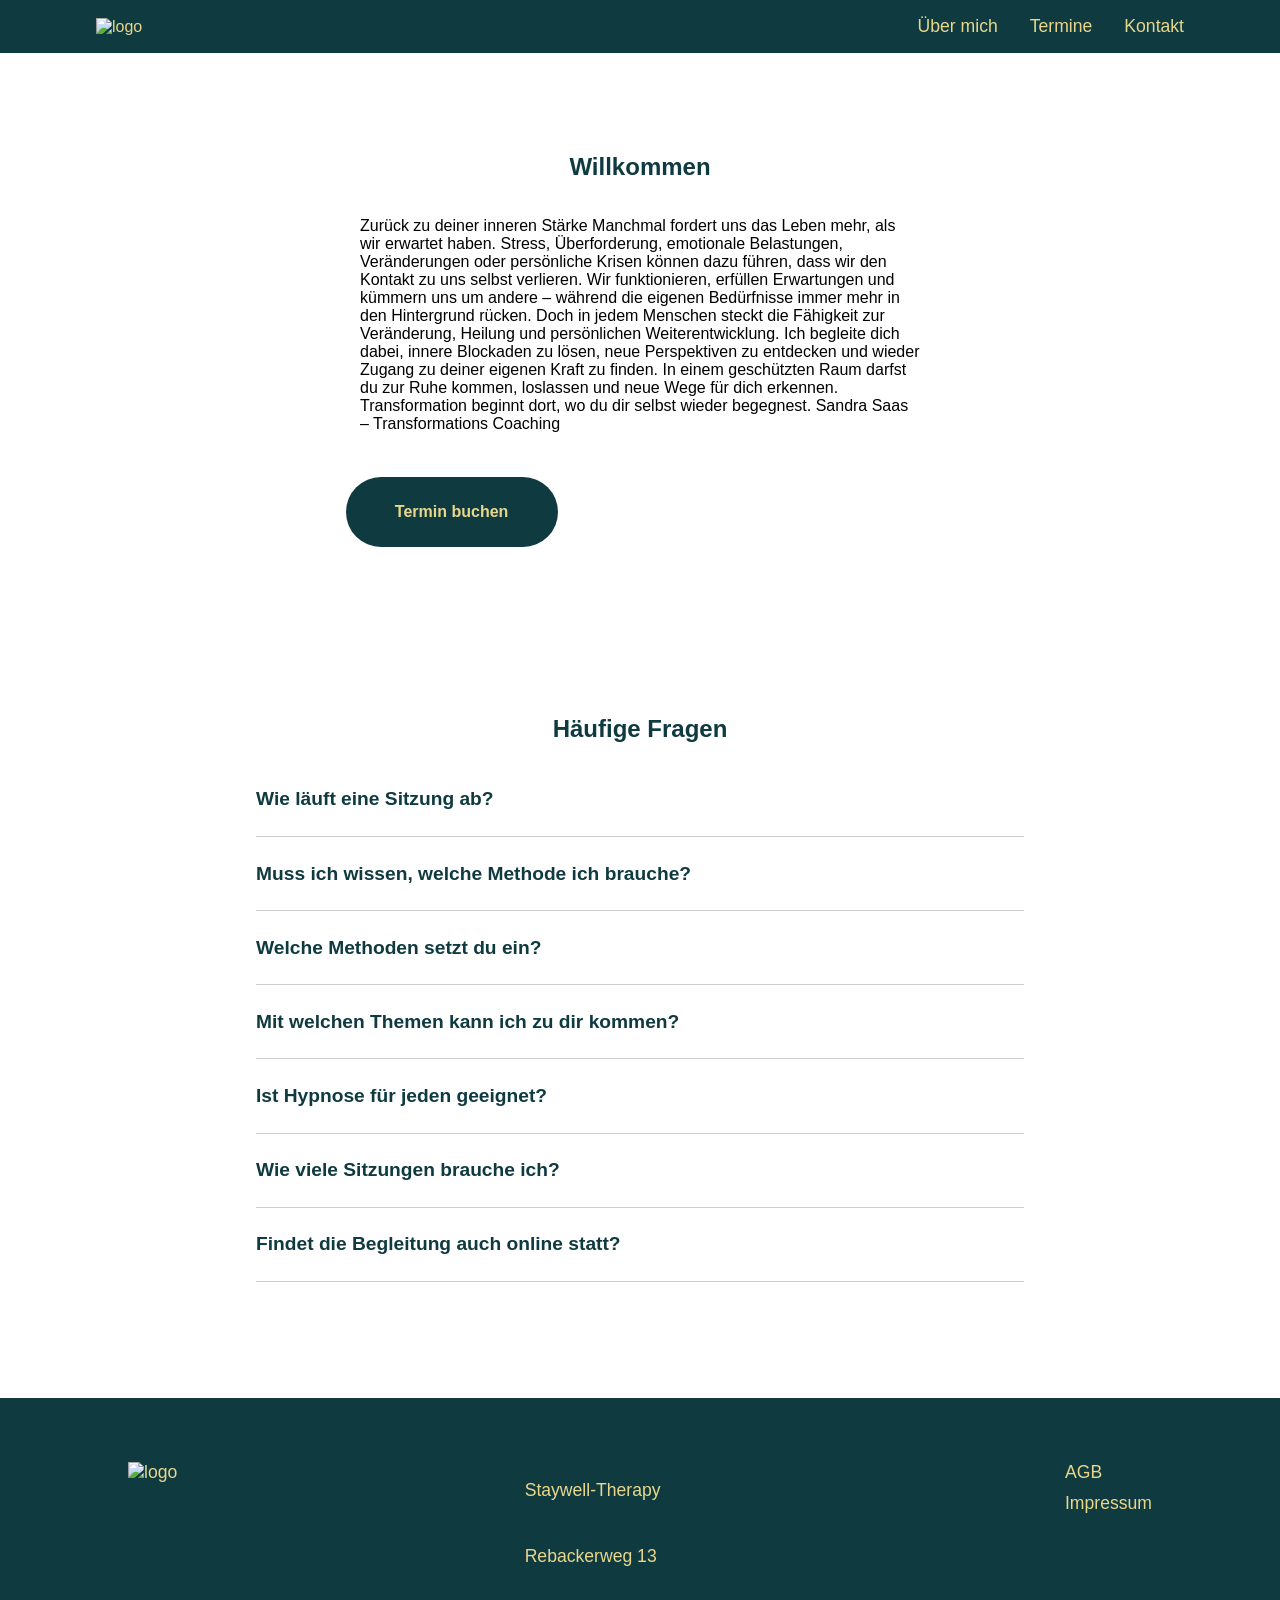
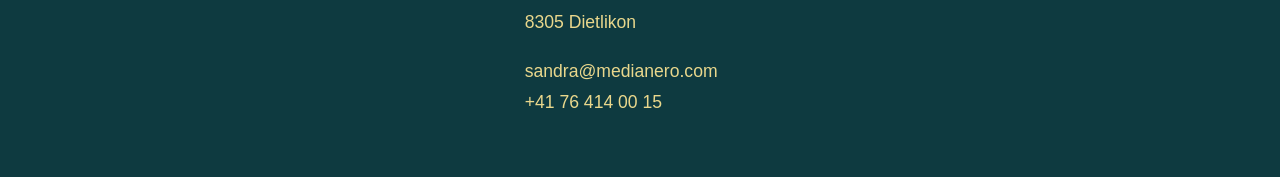
==== index.html @ e80bcfcc "Add files via upload" ====
<!DOCTYPE html>
<html lang="en">

<head>
    <link rel="stylesheet" href="style.css">
    <meta charset="UTF-8">
    <meta name="viewport" content="width=device-width, initial-scale=1.0">
    <title>Startseite</title>
    <link rel="icon" type="image/png" href="Images/favcon.png">

</head>

<body>
    <header>
        <section class="header-links">

            <!-- Logo bleibt IMMER sichtbar -->
            <section class="logo">
                <a href="index.html">
                    <img src="Images/logo.png" alt="logo">
                </a>
            </section>

            <!-- Desktop Navigation (nur Laptop) -->
            <nav class="desktop-nav">
                <a href="uebermich.html">Über mich</a>
                <a href="termine.html">Termine</a>
                <a href="kontakt.html">Kontakt</a>
            </nav>

            <!-- Hamburger (nur Mobile/Tablet) -->
            <div class="hamburger">
                <span></span>
                <span></span>
                <span></span>
            </div>

        </section>

        <!-- Mobile Navigation (nur Mobile/Tablet) -->
        <nav class="mobile-nav">
            <a href="uebermich.html">Über mich</a>
            <a href="termine.html">Termine</a>
            <a href="kontakt.html">Kontakt</a>
        </nav>
    </header>


    <section class="einleitung">
        <h1 class="einleitung-titel">Willkommen</h1>


        <p>Zurück zu deiner inneren Stärke

            Manchmal fordert uns das Leben mehr, als wir erwartet haben.

            Stress, Überforderung, emotionale Belastungen, Veränderungen oder persönliche Krisen können dazu führen,
            dass wir den Kontakt zu uns selbst verlieren. Wir funktionieren, erfüllen Erwartungen und kümmern uns um
            andere – während die eigenen Bedürfnisse immer mehr in den Hintergrund rücken.

            Doch in jedem Menschen steckt die Fähigkeit zur Veränderung, Heilung und persönlichen Weiterentwicklung.

            Ich begleite dich dabei, innere Blockaden zu lösen, neue Perspektiven zu entdecken und wieder Zugang zu
            deiner eigenen Kraft zu finden.

            In einem geschützten Raum darfst du zur Ruhe kommen, loslassen und neue Wege für dich erkennen.

            Transformation beginnt dort, wo du dir selbst wieder begegnest.

            Sandra Saas – Transformations Coaching
        </p>
    </section>

    <div class="termine-button">
        <a href="termine.html">
            <strong>
                <p>Termin buchen</p>
            </strong>
        </a>
    </div>
    <section class="qa-section">
        <h2>Häufige Fragen</h2>

        <div class="qa-item">
            <button class="qa-question">Wie läuft eine Sitzung ab?</button>
            <div class="qa-answer">
                <p>Jede Begleitung beginnt mit einem persönlichen Gespräch. Gemeinsam schauen wir dein Anliegen, deine
                    Ziele und deine aktuelle Situation an. Jede Sitzung wird individuell auf dich abgestimmt.</p>
            </div>
        </div>

        <div class="qa-item">
            <button class="qa-question">Muss ich wissen, welche Methode ich brauche?</button>
            <div class="qa-answer">
                <p>Nein. Gemeinsam finden wir im Vorgespräch heraus, welche Form der Begleitung dich am besten
                    unterstützt.</p>
            </div>
        </div>

        <div class="qa-item">
            <button class="qa-question">Welche Methoden setzt du ein?</button>
            <div class="qa-answer">
                <p>Je nach Anliegen können Coaching, Hypnose, Körperarbeit, Entspannungs- und Achtsamkeitsmethoden Teil
                    des
                    Prozesses sein. Im Mittelpunkt steht immer der Mensch – nicht die Methode.</p>
            </div>
        </div>

        <div class="qa-item">
            <button class="qa-question">Mit welchen Themen kann ich zu dir kommen?</button>
            <div class="qa-answer">
                <p>Ich begleite Menschen u. a. bei Stress, Erschöpfung, Selbstzweifeln, emotionalen Belastungen,
                    Veränderungsprozessen und dem Wunsch nach persönlicher Entwicklung.</p>
            </div>
        </div>

        <div class="qa-item">
            <button class="qa-question">Ist Hypnose für jeden geeignet?</button>
            <div class="qa-answer">
                <p>Die meisten Menschen können Hypnose erleben. Es handelt sich um einen Zustand tiefer Entspannung und
                    fokussierter Aufmerksamkeit – du behältst jederzeit die Kontrolle.</p>
            </div>
        </div>

        <div class="qa-item">
            <button class="qa-question">Wie viele Sitzungen brauche ich?</button>
            <div class="qa-answer">
                <p>Das hängt von deinem Anliegen ab. Manche Themen verändern sich schnell, andere benötigen etwas mehr
                    Zeit.</p>
            </div>
        </div>

        <div class="qa-item">
            <button class="qa-question">Findet die Begleitung auch online statt?</button>
            <div class="qa-answer">
                <p>Ja, Sitzungen sind sowohl vor Ort als auch online möglich.</p>
            </div>
        </div>

    </section>



    <footer>
    <section class="footer-links">

        <!-- Logo links -->
        <div class="footer-col footer-left">
            <a href="index.html">
                <img src="Images/logo.png" alt="logo" class="footer-logo">
            </a>
        </div>

        <!-- Kontakt Mitte -->
        <div class="footer-col footer-center">
            <p>Staywell-Therapy</p>
            <p>Rebackerweg 13</p>
            <p>8305 Dietlikon</p>

            <a href="mailto:sandra@medianero.com">sandra@medianero.com</a>
            <a href="tel:+41764140015">+41 76 414 00 15</a>
        </div>

        <!-- Rechts -->
        <div class="footer-col footer-right">
            <a href="agb.html">AGB</a>
            <a href="impressum.html">Impressum</a>
        </div>

    </section>
</footer>

    <script>
        const questions = document.querySelectorAll('.qa-question');

        questions.forEach(q => {
            q.addEventListener('click', () => {
                const answer = q.nextElementSibling;
                answer.classList.toggle('open');
            });
        });

    </script>

    <script>
        const hamburger = document.querySelector('.hamburger');
        const mobileNav = document.querySelector('.mobile-nav');

        hamburger.addEventListener('click', () => {
            mobileNav.classList.toggle('active');
        });
    </script>

</body>

</html>
---- style.css ----
header {
    background-color:#0E3A40;
   padding: 1em;
    
}

.logo img {
    width: 120px;
    height: auto;
}


/* Fade-In Animation beim Laden */
body {
    opacity: 0;
    animation: fadeIn 1s ease forwards;
     margin: 0;
  padding: 0;
}

@keyframes fadeIn {
    from { opacity: 0; }
    to { opacity: 1; }
}

.kontakt-map iframe {
    box-shadow: 0 0 25px rgba(0,0,0,0.15);
}
.kontakt-map a:hover {
    opacity: 1 !important;
}

a {
    font-family: Arial, Helvetica, sans-serif;
    text-decoration: none;
    color: #e9d78c;
}
/* HEADER */
header {
    background-color: #0E3A40;
    padding: 1em 0;
}

/* Header-Container */
.header-links {
    display: flex;
    justify-content: space-between;
    align-items: center;
    width: 85%;
    margin: 0 auto;
}

/* Logo */
header .logo img {
    width: 180px;
    height: auto;
}

/* Desktop Navigation */
.desktop-nav {
    display: flex;
    gap: 2em;
}

.desktop-nav a {
    font-size: 1.1em;
}

/* Hamburger Menü */
.hamburger {
    display: none;
    flex-direction: column;
    cursor: pointer;
    gap: 5px;
}

.hamburger span {
    width: 30px;
    height: 3px;
    background-color: #e9d78c;
}

/* Mobile Navigation */
.mobile-nav {
    display: none;
    flex-direction: column;
    background-color: #0E3A40;
    padding: 1em;
    text-align: center;
}

.mobile-nav a {
    padding: 10px 0;
    font-size: 1.2em;
}

/* ---------------------- */
/* RESPONSIVE HEADER */
/* ---------------------- */
@media (max-width: 900px) {

    /* Logo kleiner auf Mobile */
    header .logo img {
        width: 140px;
    }

    /* Desktop Navigation ausblenden */
    .desktop-nav {
        display: none;
    }

    /* Hamburger sichtbar */
    .hamburger {
        display: flex;
    }

    /* Mobile Navigation sichtbar wenn aktiv */
    .mobile-nav.active {
        display: flex;
    }
}



footer {
    background-color: #0E3A40;
    padding: 4em 0;
}

/* 3-Spalten Layout */
.footer-links {
    display: flex;
    justify-content: space-between;
    align-items: flex-start;
    width: 80%;
    margin: 0 auto;
    gap: 60px;
}

/* Jede Spalte */
.footer-col {
    display: flex;
    flex-direction: column;
    gap: 10px;
}

/* Logo */
.footer-logo {
    width: 180px;
    height: auto;
}

/* Textfarbe */
.footer-col p,
.footer-col a {
    color: #e9d78c;
    text-decoration: none;
    font-size: 1.1em;
}

.footer-col a:hover {
    opacity: 0.7;
}

/* ---------------------- */
/* RESPONSIVE (Mobile) */
/* ---------------------- */
@media (max-width: 900px) {

    .footer-links {
        flex-direction: column;
        align-items: center;
        text-align: center;
        gap: 2.5em;
        width: 100%;
    }

    .footer-logo {
        width: 150px;
    }
}



.footer-info p {
    color: #e9d78c;
}


* {
    font-family: Arial, Helvetica, sans-serif;
}

.einleitung  {
    display: flex;
    justify-content: center;
    align-items: center;
    flex-direction: column;
padding: 5em;
padding-bottom: 10%;




}
.einleitung p {
    display: flex;
    align-items: center;
    height: auto;
    width: 50%;

}
.einleitung-titel {
    color: #0E3A40;
}

a:hover {
    color: white;
}

.termine-button {
    position: relative;;
    background-color: #0E3A40;
    border-radius: 35px;
    width: 15%;
    padding: 10px;
    bottom: 100px;
    left: 27%;
   


  
}
.termine-button p {
    display: flex;
justify-content: center;

}

.uebermich {
     display: flex;
    justify-content: center;
    flex-direction: row;
padding: 5em;
padding-bottom: 20%;
gap: 40px;
}

.uebermich p {
    display: flex;
    align-items: center;
    height: auto;
    width: 50%;
    position: relative;
    bottom: 170px;
  
}


.termine-button:hover {
    background-color: #e9d78c;
    color: white;
}
.termine-button:hover a {
  
    color: white;
}

/* über mich bild*/
.uebermich img {
height: auto;
width: 40%;
border-radius: 30px;
}

.uebermich-titel {
    display: flex;
    justify-content: center;
    position: relative;
  padding-top: 100px;
  color: #0E3A40;
}

/* Globaler Hover-Fade für alle klickbaren Elemente */
a, button, .qa-question, .desktop-nav a, .mobile-nav a, .termine-button {
    transition: opacity 0.3s ease;
}

a:hover,
button:hover,
.qa-question:hover,
.desktop-nav a:hover,
.mobile-nav a:hover,
.termine-button:hover {
    opacity: 0.6;
}



/* Q&A Section */
.qa-section {
    width: 60%;
    margin: 0 auto;
    padding: 3em 0;
    padding-bottom: 100px;
}

.qa-section h2 {
    text-align: center;
    margin-bottom: 1.5em;
    color: #0E3A40;
}

.qa-item {
    margin-bottom: 1em;
    border-bottom: 1px solid #ccc;
    padding-bottom: 1em;
}

.qa-question {
    width: 100%;
    background: none;
    border: none;
    text-align: left;
    font-size: 1.2em;
    padding: 0.5em 0;
    cursor: pointer;
    color: #0E3A40;
    font-weight: bold;
    transition: color 0.3s ease;
}

.qa-question:hover {
    color: #e9d78c;
}

.qa-answer {
    max-height: 0;
    overflow: hidden;
    transition: max-height 0.4s ease, opacity 0.3s ease;
    opacity: 0;
}

.qa-answer.open {
    max-height: 200px;
    opacity: 1;
}


/* Terminseite */
.termine-titel {
    text-align: center;
    padding-top: 120px;
    padding-bottom: 40px;
    color: #0E3A40;
}

.termine-container {
    display: flex;
    justify-content: center;
    gap: 40px;
    padding: 3em 2em 8em 2em;
    padding-bottom: 200px;
}

.termin-box {
    background-color: #0E3A40;
    padding: 2em;
    border-radius: 25px;
    width: 250px;
    text-align: center;
    color: #e9d78c;
    transition: opacity 0.3s ease;
}

.termin-box h2 {
    margin-bottom: 10px;
}

.termin-btn {
    display: inline-block;
    margin-top: 15px;
    padding: 10px 20px;
    background-color: #e9d78c;
    color: #0E3A40;
    border-radius: 20px;
    transition: opacity 0.3s ease;
}

/* Kontaktseite */
.kontakt-titel {
    text-align: center;
    padding-top: 120px;
    padding-bottom: 40px;
    color: #0E3A40;
}

.kontakt-container {
    display: flex;
    justify-content: center;
    gap: 60px;
    padding: 3em 2em 8em 2em;
}

.kontakt-info {
    width: 30%;
    color: #0E3A40;
    font-size: 1.1em;
    line-height: 1.6em;
}

.kontakt-formular {
    width: 35%;
    display: flex;
    flex-direction: column;
    gap: 15px;
}

.kontakt-formular input,
.kontakt-formular textarea {
    padding: 12px;
    border-radius: 10px;
    border: 2px solid #0E3A40;
    font-size: 1em;
}

.kontakt-formular textarea {
    height: 150px;
    resize: none;
}

.kontakt-btn {
    background-color: #0E3A40;
    color: #e9d78c;
    padding: 12px;
    border-radius: 20px;
    border: none;
    cursor: pointer;
    transition: opacity 0.3s ease;
}
/* Kontakt – Google Maps */
.kontakt-map {
    width: 60%;
    margin: 0 auto;
    padding-bottom: 100px;
}



/* Danke-Seite */
.danke-container {
    text-align: center;
    padding-top: 150px;
    padding-bottom: 150px;
    color: #0E3A40;
}

.danke-container h1 {
    font-size: 2.5em;
    margin-bottom: 20px;
}

.danke-container p {
    font-size: 1.2em;
    margin-bottom: 10px;
}

.danke-btn {
    display: inline-block;
    margin-top: 30px;
    padding: 12px 25px;
    background-color: #0E3A40;
    color: #e9d78c;
    border-radius: 25px;
    transition: opacity 0.3s ease;
}


/* 404 Seite */
.error-container {
    text-align: center;
    padding-top: 150px;
    padding-bottom: 150px;
    color: #0E3A40;
}

.error-container h1 {
    font-size: 5em;
    margin-bottom: 10px;
}

.error-container p {
    font-size: 1.3em;
    margin-bottom: 20px;
}

.error-btn {
    display: inline-block;
    padding: 12px 25px;
    background-color: #0E3A40;
    color: #e9d78c;
    border-radius: 25px;
    transition: opacity 0.3s ease;
}



/* AGB & Impressum */
.agb-container,
.impressum-container {
    padding-top: 150px;
    padding-bottom: 150px;
    width: 70%;
    margin: 0 auto;
    color: #0E3A40;
}

.agb-container h1,
.impressum-container h1 {
    text-align: center;
    margin-bottom: 40px;
}

.agb-container h2,
.impressum-container h2 {
    margin-top: 30px;
    margin-bottom: 10px;
}

/* Schönes, modernes Anmeldeformular */
.anmeldung-titel {
    text-align: center;
    padding-top: 140px;
    padding-bottom: 20px;
    color: #0E3A40;
}

.anmeldung-sub {
    margin-top: -10px;
    font-size: 1.1em;
    color: #0E3A40;
    opacity: 0.8;
}

.anmeldung-container {
    display: flex;
    justify-content: center;
    padding: 2em 2em 6em 2em;
}

.anmeldung-formular {
    width: 40%;
    background: #ffffff;
    padding: 2.5em;
    border-radius: 25px;
    border: 2px solid #0E3A40;
    display: flex;
    flex-direction: column;
    gap: 18px;
    box-shadow: 0 0 20px rgba(0,0,0,0.05);
}

.anmeldung-formular input {
    padding: 12px;
    border-radius: 12px;
    border: 2px solid #0E3A40;
    font-size: 1em;
}

.anmeldung-btn {
    background-color: #0E3A40;
    color: #e9d78c;
    padding: 14px;
    border-radius: 25px;
    border: none;
    cursor: pointer;
    transition: 0.3s ease;
    font-size: 1.1em;
}

.anmeldung-btn:hover {
    opacity: 0.7;
}

/* ⭐ 404 – viele schwebende Bälle ⭐ */
.error-ball {
    position: absolute;
    width: 40px;
    height: 40px;
    background: #e9d78c;
    border-radius: 50%;
    opacity: 0.25;
    animation: floatBall 6s infinite ease-in-out;
}

.ball1 { top: 20%; left: 10%; animation-duration: 5s; }
.ball2 { top: 40%; left: 80%; animation-duration: 7s; }
.ball3 { top: 70%; left: 20%; animation-duration: 6s; }
.ball4 { top: 30%; left: 50%; animation-duration: 8s; }
.ball5 { top: 60%; left: 70%; animation-duration: 4s; }
.ball6 { top: 10%; left: 60%; animation-duration: 9s; }
.ball7 { top: 80%; left: 30%; animation-duration: 5.5s; }

@keyframes floatBall {
    0% { transform: translateY(0px) scale(1); }
    50% { transform: translateY(-25px) scale(1.1); }
    100% { transform: translateY(0px) scale(1); }
}

/* ⭐ Planet ⭐ */
.error-planet {
    width: 200px;
    height: 200px;
    background: radial-gradient(circle, #e9d78c 0%, #0E3A40 70%);
    border-radius: 50%;
    position: absolute;
    top: 15%;
    left: -90px;
    opacity: 0.3;
    animation: floatPlanet 6s ease-in-out infinite;
}

@keyframes floatPlanet {
    0% { transform: translateY(0px); }
    50% { transform: translateY(25px); }
    100% { transform: translateY(0px); }
}

/* ⭐ Astronaut ⭐ */
.error-astronaut {
    width: 340px;
    height: 340px;
    background: url('Images/astronaut.png') no-repeat center/contain;
    position: absolute;
    bottom: 10%;
    right: -70px;
    opacity: 0.4;
    animation: floatAstronaut 5s ease-in-out infinite;
}

@keyframes floatAstronaut {
    0% { transform: translateY(0px) rotate(0deg); }
    50% { transform: translateY(-20px) rotate(5deg); }
    100% { transform: translateY(0px) rotate(0deg); }
}

/* ⭐ Mobile Fix ⭐ */
@media (max-width: 900px) {
    .error-planet {
        width: 130px;
        height: 130px;
        left: -40px;
    }

    .error-astronaut {
         width: 340px;
    height: 340px;
        right: -30px;
    }

    .error-ball {
        width: 25px;
        height: 25px;
    }
}














/* ---------------------- */
/* RESPONSIVE BREAKPOINT */
/* ---------------------- */

@media (max-width: 900px) {

    /* Header Layout */
    .header-links {
        justify-content: space-between;
        padding: 0 1em;
    }

    /* Desktop-Navigation ausblenden auf Mobile/Tablet */
    .desktop-nav {
        display: none;
    }

    /* Hamburger sichtbar */
    .hamburger {
        display: flex;
    }

    /* Logo kleiner */
    .logo img {
        width: 35%;
    }

    /* Einleitung Text */
    .einleitung p {
        width: 90%;
    }

    /* Termin Button */
    .termine-button {
        width: 60%;
        left: 20%;
        bottom: 100px;
    }

    /* Footer */
    footer {
        height: auto;
        padding: 3em 0;
    }

    .footer-links {
        flex-direction: column;
        gap: 2em;
        top: 0;
    }

    .footer-info {
        right: 0;
        text-align: center;
    }

    /* Mobile-Navigation nur wenn aktiv sichtbar */
    .mobile-nav.active {
        display: flex;
    }

/* Über mich – Mobile Fix */
.uebermich {
    flex-direction: column;
    align-items: center;
    text-align: center;
    padding: 3em 1.5em;
    gap: 20px;
}


.uebermich img {
    width: 100%;
    max-width: 320px;
    height: auto;
    object-fit: cover;
    border-radius: 20px;
    display: block;
}


.uebermich p {
    width: 100%;
    margin-top: 10px;
    position: static;
}

/* Terminseite – Mobile */
.termine-container {
    flex-direction: column;
    align-items: center;
    gap: 20px;
}

.termin-box {
    width: 80%;
}

/* Kontaktseite – Mobile */
.kontakt-container {
    flex-direction: column;
    align-items: center;
    gap: 40px;
}

.kontakt-info,
.kontakt-formular {
    width: 90%;
}

.kontakt-titel {
    padding-top: 80px;
}
/* Kontakt – Google Maps Mobile */
.kontakt-map {
    width: 90%;
    padding-bottom: 60px;
}


/* Fix: Termin-Button auf Mobile */
.termine-button {
    bottom: 20px;
    left: 0;
    width: 70%;
    margin: 0 auto;
}

/* Danke-Seite – Mobile */
.danke-container {
    padding-top: 120px;
    padding-bottom: 120px;
}

.danke-container h1 {
    font-size: 2em;
}
/* 404 Seite – Mobile */
.error-container {
    padding-top: 120px;
    padding-bottom: 120px;
}

.error-container h1 {
    font-size: 3.5em;
}
/* AGB & Impressum – Mobile */
.agb-container,
.impressum-container {
    width: 90%;
    padding-top: 120px;
    padding-bottom: 120px;
}
 .anmeldung-formular {
        width: 90%;
        padding: 2em;
    }

    .anmeldung-titel {
        padding-top: 100px;
    }

}

/* Desktop: mobile-nav immer verstecken, auch wenn .active */
@media (min-width: 901px) {
    .mobile-nav {
        display: none !important;
    }
}
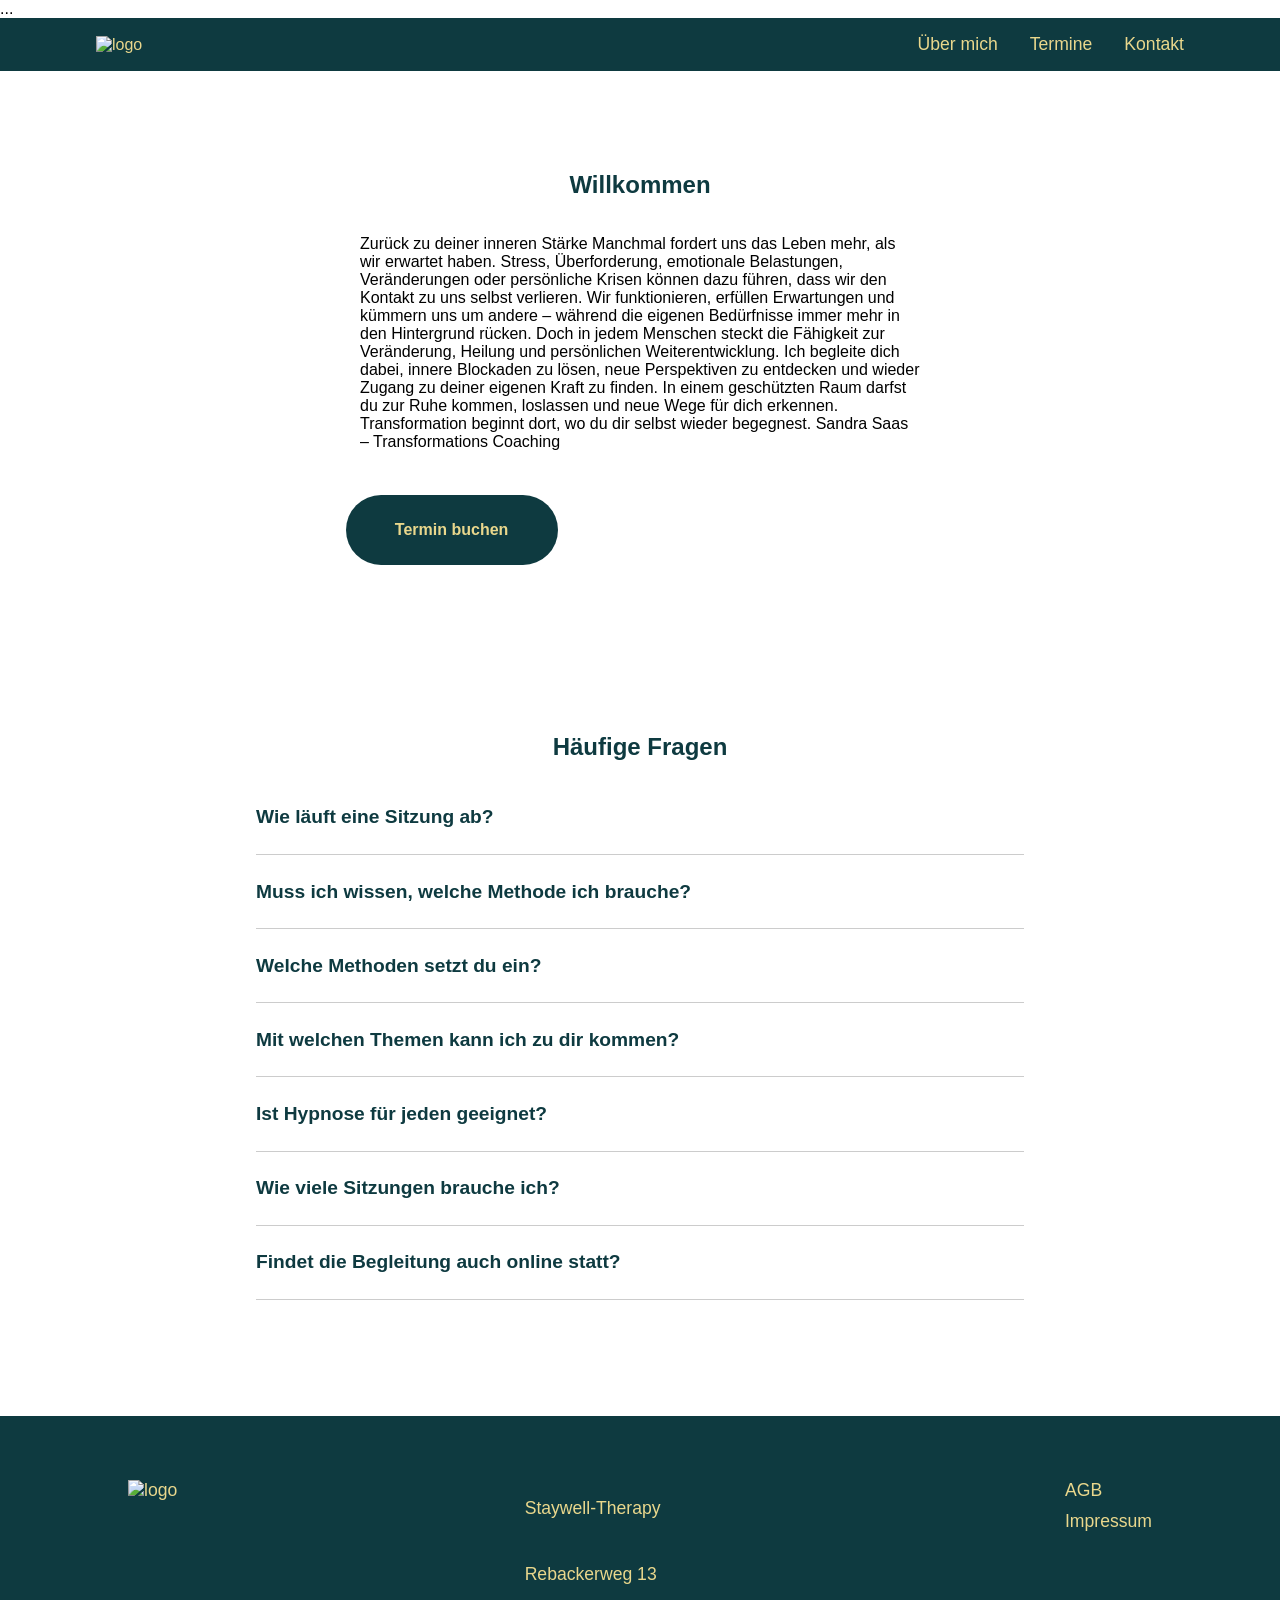
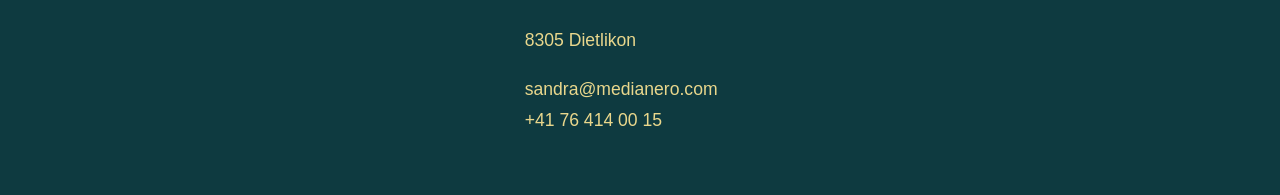
==== commit 933d772f: "Add files via upload" ====
--- a/index.html
+++ b/index.html
@@ -7,6 +7,15 @@
     <meta name="viewport" content="width=device-width, initial-scale=1.0">
     <title>Startseite</title>
     <link rel="icon" type="image/png" href="Images/favcon.png">
+    <head>
+    <meta name="google-site-verification" content="DEIN-CODE-HIER" />
+    <link rel="stylesheet" href="style.css">
+    ...
+</head>
+
+
+<meta name="description" content="Coaching, Hypnose und Transformation in Dietlikon. Sandra Saas begleitet dich bei Stress, Blockaden, Veränderung und persönlicher Entwicklung.">
+
 
 </head>
 
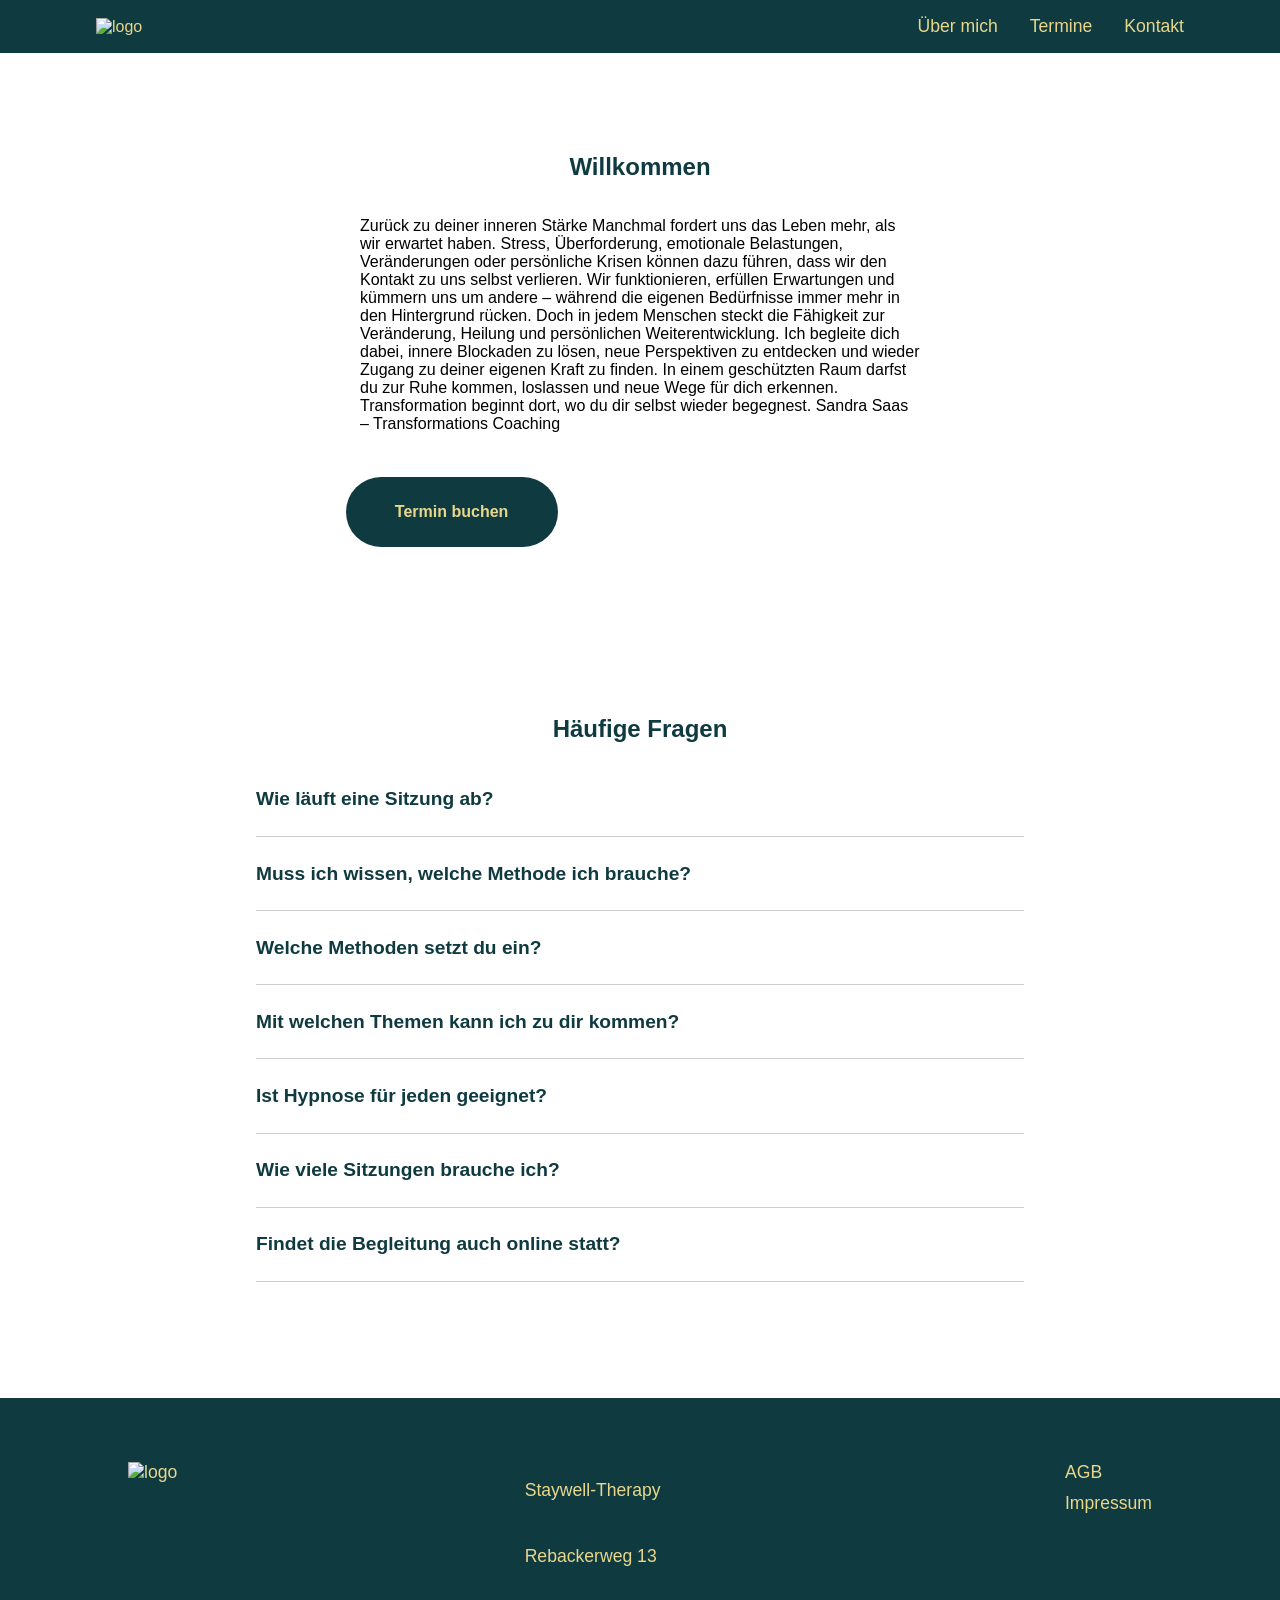
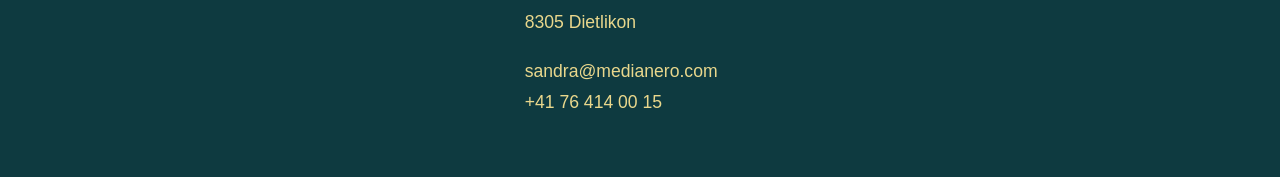
==== commit 42be5925: "Add files via upload" ====
--- a/index.html
+++ b/index.html
@@ -5,12 +5,12 @@
     <link rel="stylesheet" href="style.css">
     <meta charset="UTF-8">
     <meta name="viewport" content="width=device-width, initial-scale=1.0">
-    <title>Startseite</title>
+    <title>Termine</title>
     <link rel="icon" type="image/png" href="Images/favcon.png">
     <head>
-    <meta name="google-site-verification" content="DEIN-CODE-HIER" />
+   <meta name="google-site-verification" content="BHfTu6G3xGmKjQ0wACIjuaf4igzzvN_AqsMmZEchMMY" />
     <link rel="stylesheet" href="style.css">
-    ...
+
 </head>
 
 
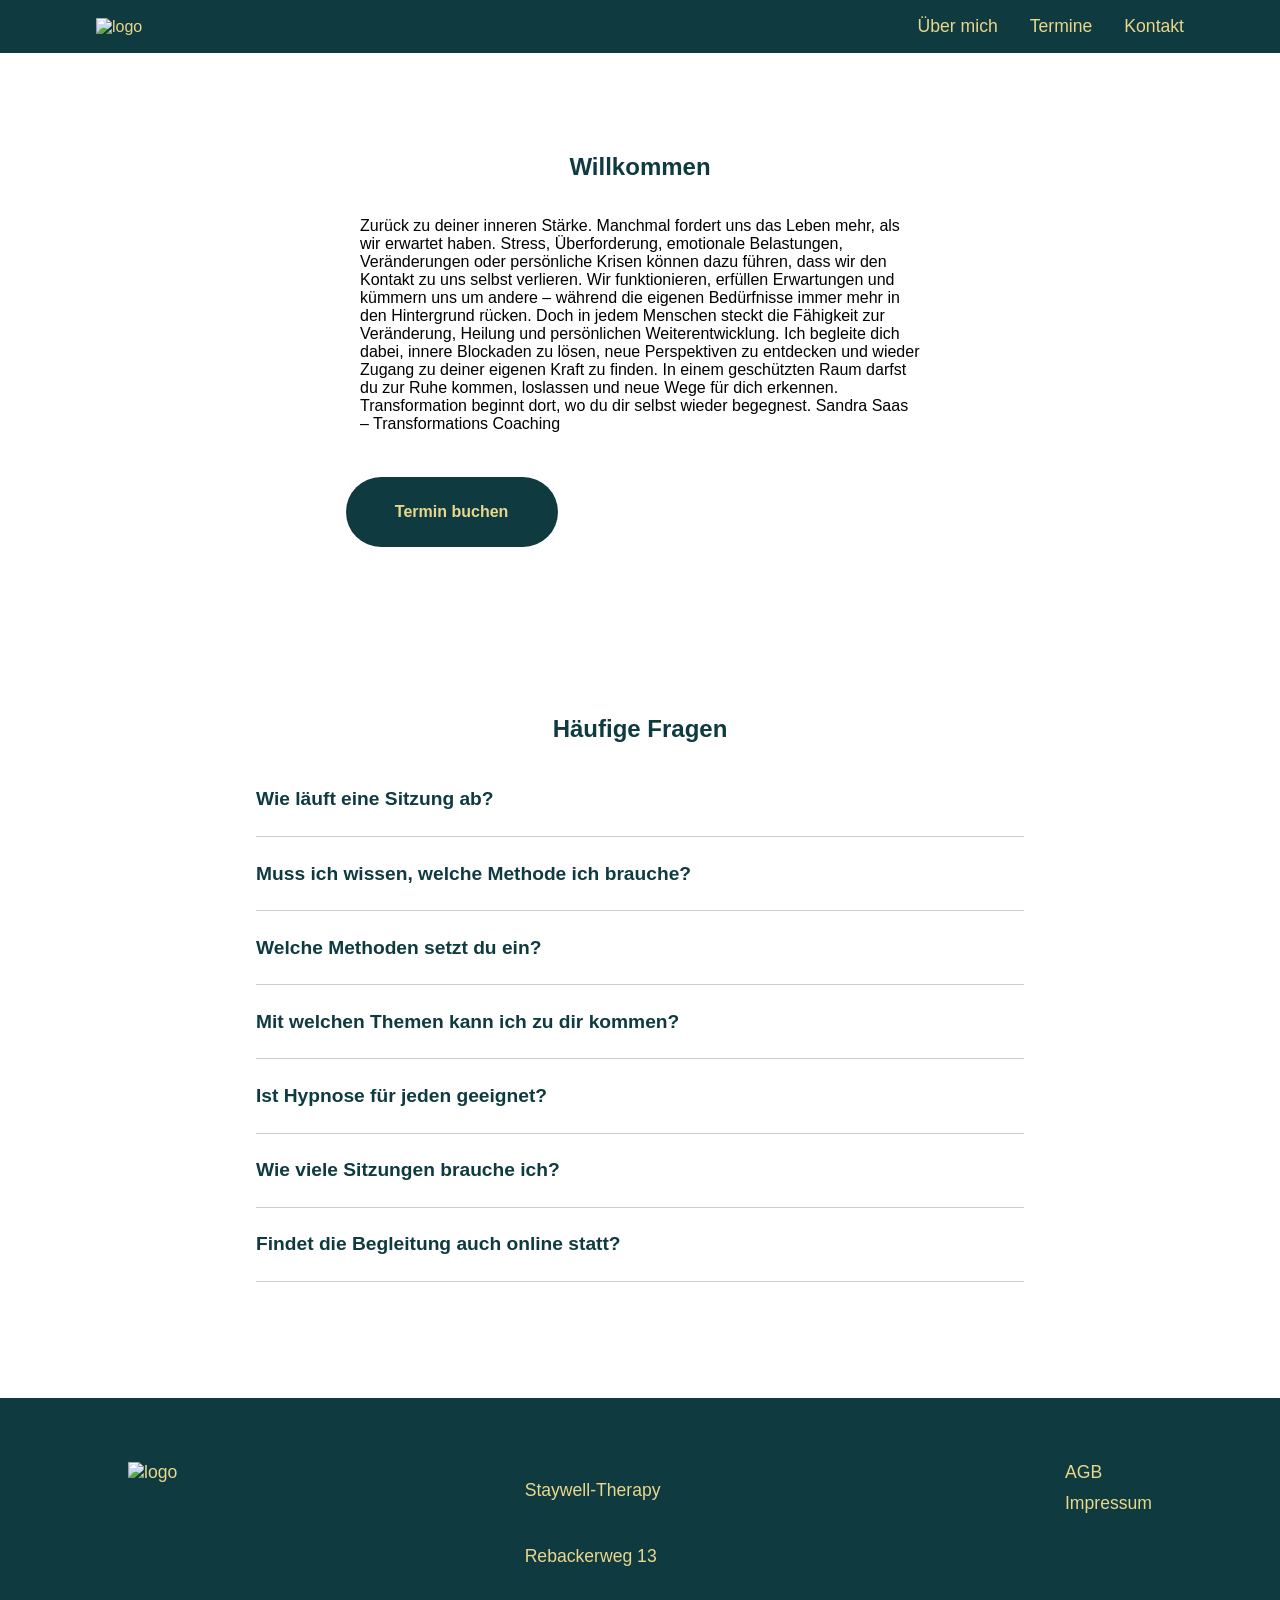
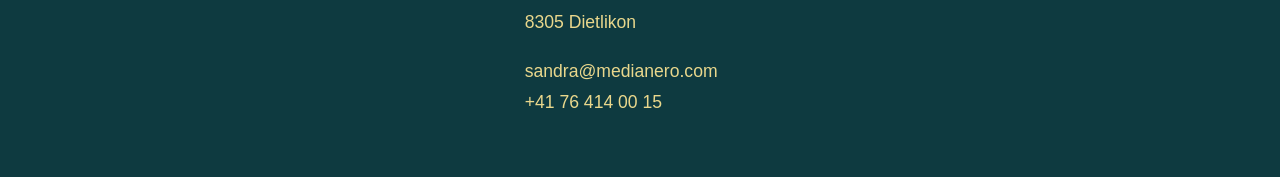
==== commit 2049e446: "Add files via upload" ====
--- a/index.html
+++ b/index.html
@@ -2,22 +2,27 @@
 <html lang="en">
 
 <head>
-    <link rel="stylesheet" href="style.css">
     <meta charset="UTF-8">
     <meta name="viewport" content="width=device-width, initial-scale=1.0">
-    <title>Termine</title>
+
+    <!-- Google Verification -->
+    <meta name="google-site-verification" content="BHfTu6G3xGmKjQ0wACIjuaf4igzzvN_AqsMmZEchMMY" />
+
+    <!-- SEO -->
+    <title>Startseite</title>
+    <meta name="description" content="Coaching, Hypnose und Transformation in Dietlikon. Sandra Saas begleitet dich bei Stress, Blockaden, Veränderung und persönlicher Entwicklung.">
+
+    <!-- Styles -->
+    <link rel="stylesheet" href="style.css">
     <link rel="icon" type="image/png" href="Images/favcon.png">
-    <head>
-   <meta name="google-site-verification" content="BHfTu6G3xGmKjQ0wACIjuaf4igzzvN_AqsMmZEchMMY" />
-    <link rel="stylesheet" href="style.css">
-
 </head>
 
 
-<meta name="description" content="Coaching, Hypnose und Transformation in Dietlikon. Sandra Saas begleitet dich bei Stress, Blockaden, Veränderung und persönlicher Entwicklung.">
-
-
-</head>
+
+
+
+
+
 
 <body>
     <header>
@@ -59,7 +64,7 @@
         <h1 class="einleitung-titel">Willkommen</h1>
 
 
-        <p>Zurück zu deiner inneren Stärke
+        <p>Zurück zu deiner inneren Stärke.
 
             Manchmal fordert uns das Leben mehr, als wir erwartet haben.
 
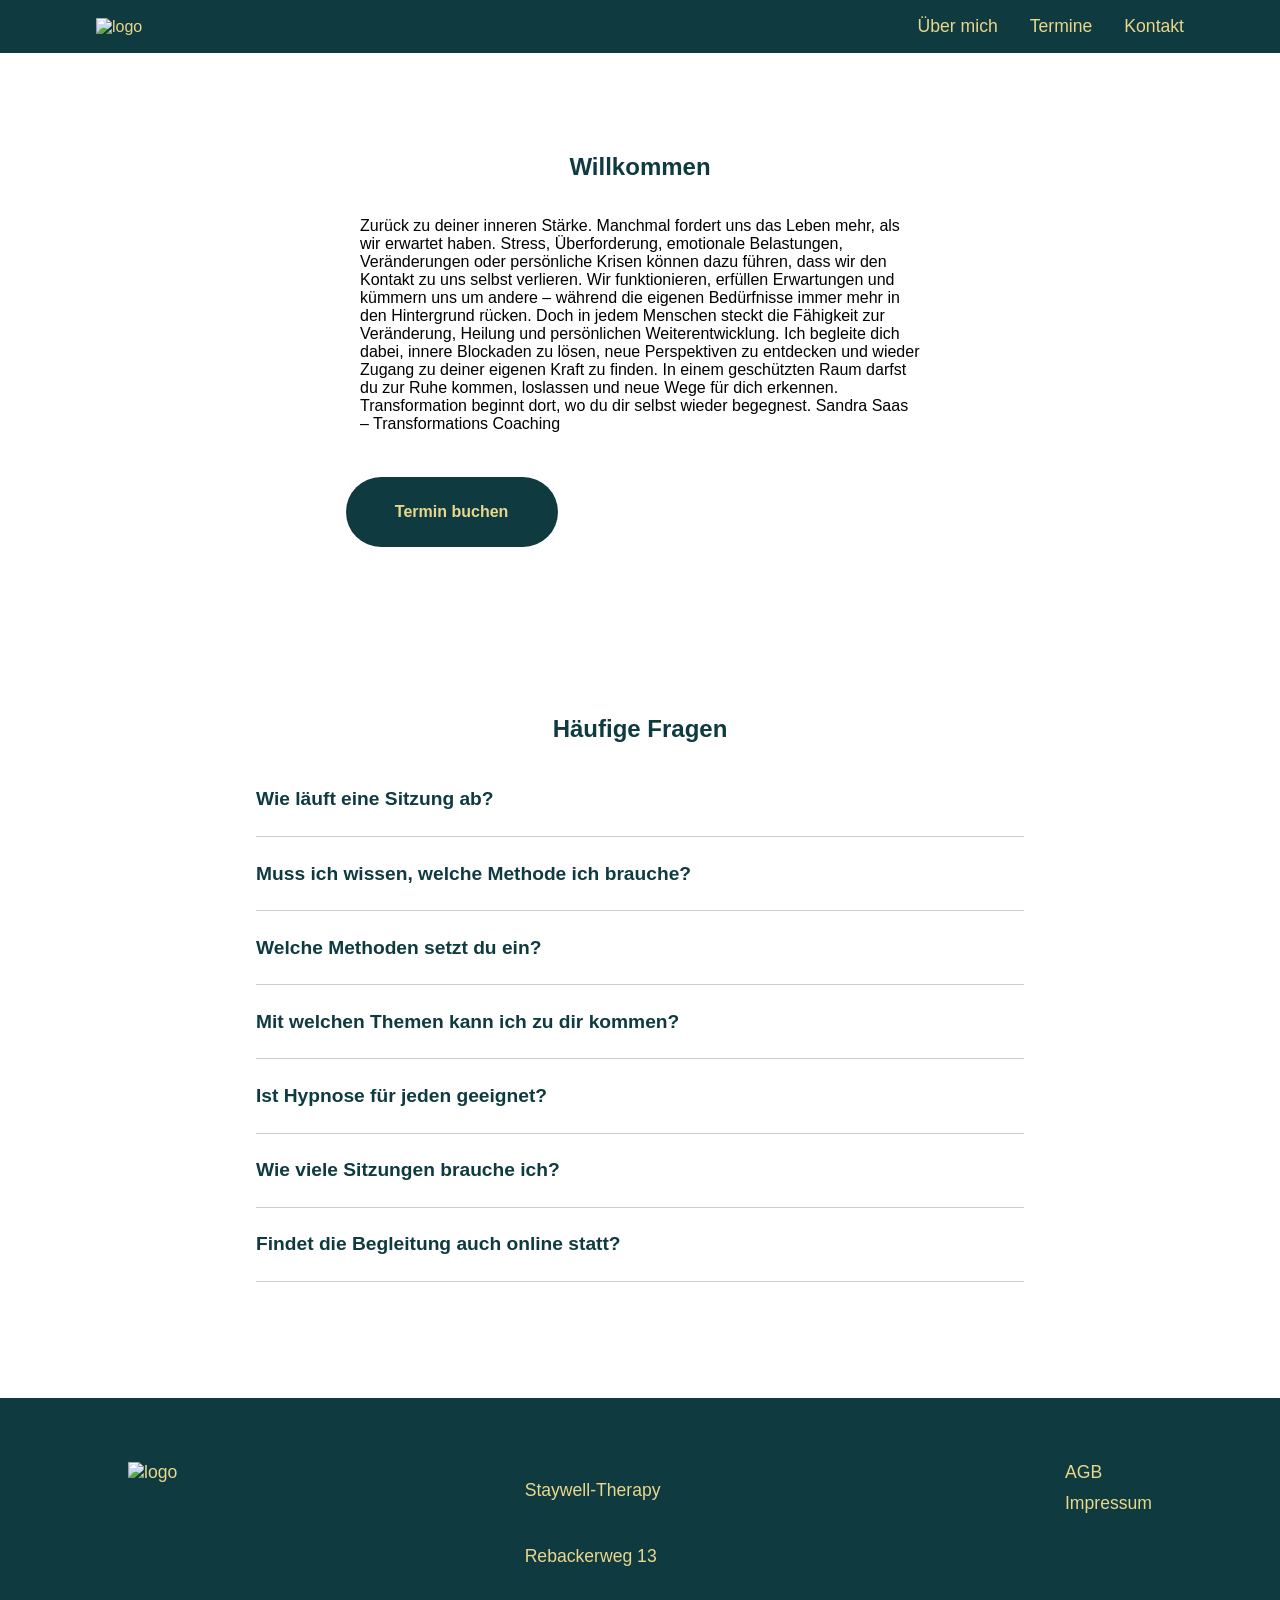
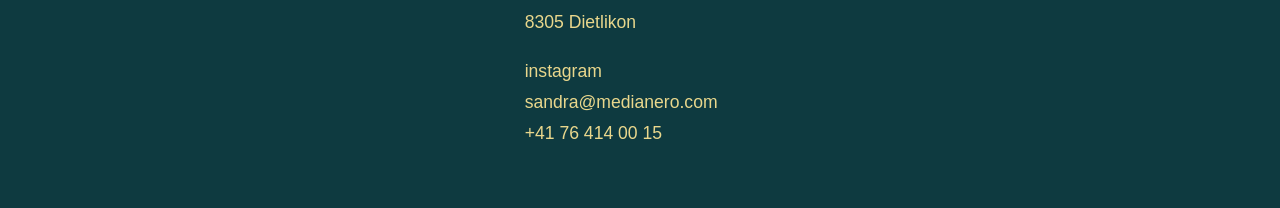
==== commit 27ea1b63: "Add files via upload" ====
--- a/index.html
+++ b/index.html
@@ -10,7 +10,8 @@
 
     <!-- SEO -->
     <title>Startseite</title>
-    <meta name="description" content="Coaching, Hypnose und Transformation in Dietlikon. Sandra Saas begleitet dich bei Stress, Blockaden, Veränderung und persönlicher Entwicklung.">
+    <meta name="description"
+        content="Coaching, Hypnose und Transformation in Dietlikon. Sandra Saas begleitet dich bei Stress, Blockaden, Veränderung und persönlicher Entwicklung.">
 
     <!-- Styles -->
     <link rel="stylesheet" href="style.css">
@@ -156,33 +157,33 @@
 
 
     <footer>
-    <section class="footer-links">
-
-        <!-- Logo links -->
-        <div class="footer-col footer-left">
-            <a href="index.html">
-                <img src="Images/logo.png" alt="logo" class="footer-logo">
-            </a>
-        </div>
-
-        <!-- Kontakt Mitte -->
-        <div class="footer-col footer-center">
-            <p>Staywell-Therapy</p>
-            <p>Rebackerweg 13</p>
-            <p>8305 Dietlikon</p>
-
-            <a href="mailto:sandra@medianero.com">sandra@medianero.com</a>
-            <a href="tel:+41764140015">+41 76 414 00 15</a>
-        </div>
-
-        <!-- Rechts -->
-        <div class="footer-col footer-right">
-            <a href="agb.html">AGB</a>
-            <a href="impressum.html">Impressum</a>
-        </div>
-
-    </section>
-</footer>
+        <section class="footer-links">
+
+            <!-- Logo links -->
+            <div class="footer-col footer-left">
+                <a href="index.html">
+                    <img src="Images/logo.png" alt="logo" class="footer-logo">
+                </a>
+            </div>
+
+            <!-- Kontakt Mitte -->
+            <div class="footer-col footer-center">
+                <p>Staywell-Therapy</p>
+                <p>Rebackerweg 13</p>
+                <p>8305 Dietlikon</p>
+                <a href="https://www.instagram.com/saas_coaching/?utm_source=ig_web_button_share_sheet">instagram</a>
+                <a href="mailto:sandra@medianero.com">sandra@medianero.com</a>
+                <a href="tel:+41764140015">+41 76 414 00 15</a>
+            </div>
+
+            <!-- Rechts -->
+            <div class="footer-col footer-right">
+                <a href="agb.html">AGB</a>
+                <a href="impressum.html">Impressum</a>
+            </div>
+
+        </section>
+    </footer>
 
     <script>
         const questions = document.querySelectorAll('.qa-question');
--- a/style.css
+++ b/style.css
@@ -243,7 +243,7 @@
     flex-direction: row;
 padding: 5em;
 padding-bottom: 20%;
-gap: 40px;
+gap: 20px;
 }
 
 .uebermich p {
@@ -252,7 +252,7 @@
     height: auto;
     width: 50%;
     position: relative;
-    bottom: 170px;
+    bottom: 100px;
   
 }
 
@@ -268,10 +268,17 @@
 
 /* über mich bild*/
 .uebermich img {
-height: auto;
-width: 40%;
-border-radius: 30px;
-}
+    width: 95%;
+    max-width: 420px;
+    height: auto;
+    object-fit: cover;
+    border-radius: 20px;
+    display: block;
+    margin: 0 auto;
+}
+
+
+
 
 .uebermich-titel {
     display: flex;
@@ -838,6 +845,14 @@
     .anmeldung-titel {
         padding-top: 100px;
     }
+ @media (max-width: 600px) {
+    .einleitung p {
+        font-size: 1rem;
+        line-height: 1.6;
+        max-width: 90%;
+        margin: 0 auto;
+    }
+}
 
 }
 
